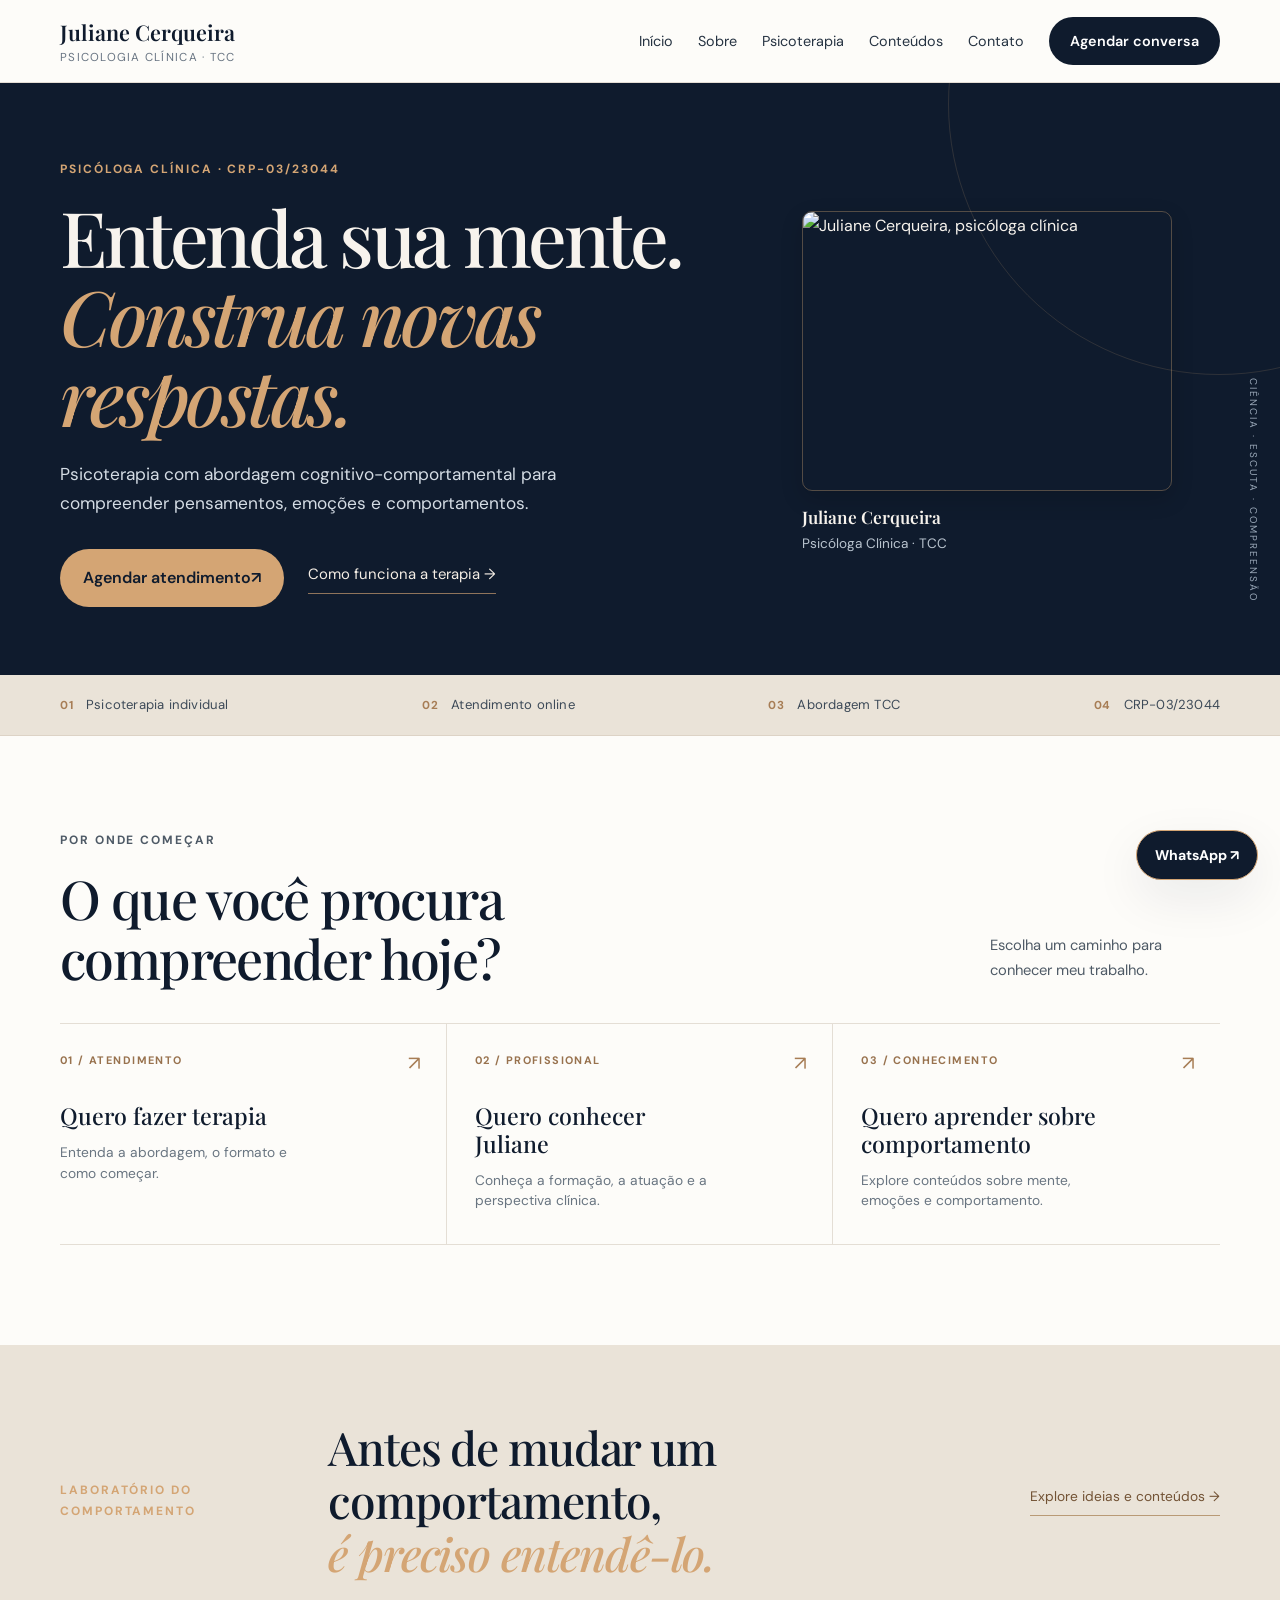
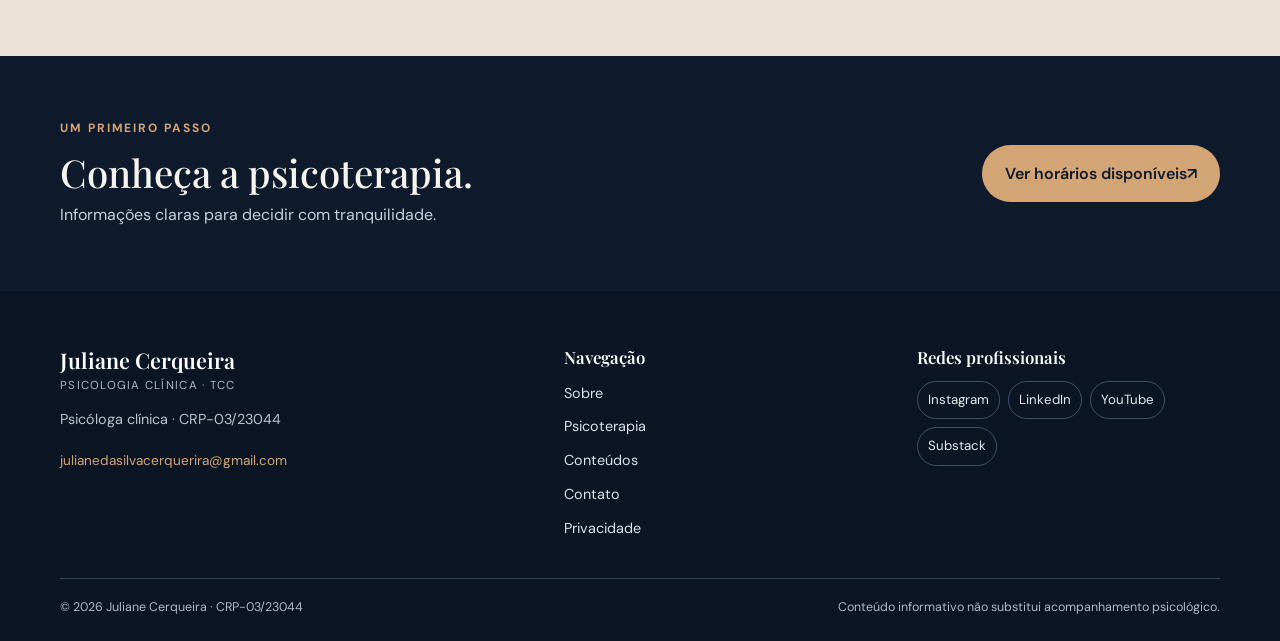
==== index.html @ a9ccd64c "Add files via upload" ====
<!doctype html>
<html lang="pt-BR">
<head>
  <meta charset="utf-8">
  <meta name="viewport" content="width=device-width, initial-scale=1">
  <meta name="robots" content="index,follow,max-image-preview:large">
  <meta name="description" content="Juliane Cerqueira, psicóloga clínica (CRP-03/23044). Psicoterapia online com abordagem cognitivo-comportamental (TCC).">
  <meta name="theme-color" content="#0F1B2D">
  <meta name="author" content="Juliane Cerqueira">
  <title>Juliane Cerqueira | Psicóloga Clínica · TCC</title>
  <link rel="canonical" href="https://SEU-DOMINIO.com.br/">
  <link rel="icon" href="favicon.svg" type="image/svg+xml">
  <link rel="icon" href="favicon.ico" sizes="any">
  <link rel="apple-touch-icon" href="assets/favicon-512.png">
  <link rel="preconnect" href="https://fonts.googleapis.com">
  <link rel="preconnect" href="https://fonts.gstatic.com" crossorigin>
  <link href="https://fonts.googleapis.com/css2?family=DM+Sans:wght@400;500;600;700&family=Playfair+Display:wght@500;600;700&display=swap" rel="stylesheet">
  <link rel="stylesheet" href="styles.css">
  <meta property="og:locale" content="pt_BR">
  <meta property="og:type" content="website">
  <meta property="og:site_name" content="Juliane Cerqueira | Psicologia Clínica">
  <meta property="og:title" content="Juliane Cerqueira | Psicóloga Clínica · TCC">
  <meta property="og:description" content="Psicoterapia online com abordagem cognitivo-comportamental.">
  <meta property="og:url" content="https://SEU-DOMINIO.com.br/">
  <meta property="og:image" content="https://SEU-DOMINIO.com.br/assets/juliane-cerqueira.jpeg">
  <meta name="twitter:card" content="summary_large_image">
  <meta name="twitter:title" content="Juliane Cerqueira | Psicóloga Clínica · TCC">
  <meta name="twitter:description" content="Psicoterapia online com abordagem cognitivo-comportamental.">
  <script type="application/ld+json">
  {
    "@context":"https://schema.org",
    "@graph":[
      {"@type":"Person","@id":"https://SEU-DOMINIO.com.br/#juliane-cerqueira",
       "name":"Juliane Cerqueira","jobTitle":"Psicóloga clínica",
       "identifier":{"@type":"PropertyValue","propertyID":"CRP","value":"CRP-03/23044"},
       "image":"https://SEU-DOMINIO.com.br/assets/juliane-cerqueira.webp",
       "url":"https://SEU-DOMINIO.com.br/",
       "sameAs":["https://substack.com/@julianecerqueirapsi","https://www.linkedin.com/in/julianescerqueira/","https://www.youtube.com/@Julianecerqueirapsicologa","https://www.tiktok.com/@julianecpsicologa","https://br.pinterest.com/julianecerquerirapsicologa/","https://pt.quora.com/profile/Juliane-Cerqueira-1","https://x.com/julianepsicolog","https://www.instagram.com/julianecerqueira.psicologa/"],
       "knowsAbout":["Psicologia clínica","Terapia Cognitivo-Comportamental","Psicoterapia online","Ansiedade","Regulação emocional","Comportamento humano"]},
      {"@type":"WebSite","@id":"https://SEU-DOMINIO.com.br/#website","url":"https://SEU-DOMINIO.com.br/","name":"Juliane Cerqueira | Psicologia Clínica","inLanguage":"pt-BR","publisher":{"@id":"https://SEU-DOMINIO.com.br/#juliane-cerqueira"}},
      {"@type":"WebPage","@id":"https://SEU-DOMINIO.com.br/#inicio","url":"https://SEU-DOMINIO.com.br/","name":"Juliane Cerqueira | Psicóloga Clínica · TCC","inLanguage":"pt-BR","about":{"@id":"https://SEU-DOMINIO.com.br/#juliane-cerqueira"},"isPartOf":{"@id":"https://SEU-DOMINIO.com.br/#website"}}
    ]
  }
  </script>
</head>
<body>
<a class="skip-link" href="#conteudo">Pular para o conteúdo</a>
<header class="site-header">
  <div class="container nav-wrap">
    <a class="brand" href="/" aria-label="Juliane Cerqueira — início">
      <span class="brand-name">Juliane Cerqueira</span>
      <span class="brand-role">Psicologia Clínica · TCC</span>
    </a>
    <button class="menu-toggle" type="button" aria-expanded="false" aria-controls="main-nav" aria-label="Abrir menu"><span>Menu</span></button>
    <nav id="main-nav" class="main-nav" aria-label="Navegação principal">
      <a href="inicio.html" aria-current="page">Início</a>
      <a href="sobre.html">Sobre</a>
      <a href="psicoterapia.html">Psicoterapia</a>
      <a href="conteudos.html">Conteúdos</a>
      <a href="contato.html">Contato</a>
      <a class="nav-cta" href="https://calendly.com/julianedasilvacerquerira/juliane-cerqueira-psicologa-clinica-tcc" target="_blank" rel="noopener noreferrer">Agendar conversa</a>
    </nav>
  </div>
</header>

<main id="conteudo">
  <section class="home-hero">
    <div class="container home-hero-grid">
      <div class="home-hero-copy">
        <p class="eyebrow">Psicóloga clínica <span aria-hidden="true">·</span> CRP-03/23044</p>
        <h1>Entenda sua mente.<br><em>Construa novas respostas.</em></h1>
        <p class="home-intro">Psicoterapia com abordagem cognitivo-comportamental para compreender pensamentos, emoções e comportamentos.</p>
        <div class="hero-actions">
          <a class="button button-gold" href="https://calendly.com/julianedasilvacerquerira/juliane-cerqueira-psicologa-clinica-tcc" target="_blank" rel="noopener noreferrer">Agendar atendimento <span aria-hidden="true">↗</span></a>
          <a class="home-text-link" href="psicoterapia.html">Como funciona a terapia <span aria-hidden="true">→</span></a>
        </div>
      </div>
      <figure class="home-portrait">
        <img src="assets/juliane-cerqueira.jpeg" alt="Juliane Cerqueira, psicóloga clínica" width="1200" height="1200" fetchpriority="high">
        <figcaption><strong>Juliane Cerqueira</strong><span>Psicóloga Clínica · TCC</span></figcaption>
      </figure>
      <div class="hero-vertical-note" aria-hidden="true">CIÊNCIA · ESCUTA · COMPREENSÃO</div>
    </div>
  </section>

  <section class="credibility-strip" aria-label="Informações do atendimento">
    <div class="container credibility-items">
      <span><b>01</b> Psicoterapia individual</span>
      <span><b>02</b> Atendimento online</span>
      <span><b>03</b> Abordagem TCC</span>
      <span><b>04</b> CRP-03/23044</span>
    </div>
  </section>

  <section class="home-pathways section">
    <div class="container">
      <div class="home-section-head">
        <div>
          <p class="eyebrow">Por onde começar</p>
          <h2>O que você procura<br>compreender hoje?</h2>
        </div>
        <p class="home-head-note">Escolha um caminho para conhecer meu trabalho.</p>
      </div>
      <div class="pathway-grid">
        <a class="pathway-card" href="psicoterapia.html">
          <span class="pathway-number">01 / ATENDIMENTO</span>
          <span class="pathway-title">Quero fazer terapia</span>
          <span class="pathway-arrow" aria-hidden="true">↗</span>
          <span class="pathway-description">Entenda a abordagem, o formato e como começar.</span>
        </a>
        <a class="pathway-card" href="sobre.html">
          <span class="pathway-number">02 / PROFISSIONAL</span>
          <span class="pathway-title">Quero conhecer Juliane</span>
          <span class="pathway-arrow" aria-hidden="true">↗</span>
          <span class="pathway-description">Conheça a formação, a atuação e a perspectiva clínica.</span>
        </a>
        <a class="pathway-card" href="conteudos.html">
          <span class="pathway-number">03 / CONHECIMENTO</span>
          <span class="pathway-title">Quero aprender sobre comportamento</span>
          <span class="pathway-arrow" aria-hidden="true">↗</span>
          <span class="pathway-description">Explore conteúdos sobre mente, emoções e comportamento.</span>
        </a>
      </div>
    </div>
  </section>

  <section class="home-statement">
    <div class="container statement-grid">
      <p class="eyebrow">Laboratório do Comportamento</p>
      <h2>Antes de mudar um comportamento,<br><em>é preciso entendê-lo.</em></h2>
      <a href="conteudos.html" class="statement-link">Explore ideias e conteúdos <span aria-hidden="true">→</span></a>
    </div>
  </section>

  <section class="home-cta-section">
    <div class="container home-cta-inner">
      <div>
        <p class="eyebrow">Um primeiro passo</p>
        <h2>Conheça a psicoterapia.</h2>
        <p>Informações claras para decidir com tranquilidade.</p>
      </div>
      <a class="button button-gold" href="https://calendly.com/julianedasilvacerquerira/juliane-cerqueira-psicologa-clinica-tcc" target="_blank" rel="noopener noreferrer">Ver horários disponíveis <span aria-hidden="true">↗</span></a>
    </div>
  </section>
</main>

<footer class="site-footer">
  <div class="container footer-grid">
    <div>
      <a class="brand brand-footer" href="/">
        <span class="brand-name">Juliane Cerqueira</span>
        <span class="brand-role">Psicologia Clínica · TCC</span>
      </a>
      <p>Psicóloga clínica · CRP-03/23044</p>
      <a class="footer-email" href="mailto:julianedasilvacerquerira@gmail.com">julianedasilvacerquerira@gmail.com</a>
    </div>
    <div>
      <h2 class="footer-title">Navegação</h2>
      <div class="footer-links">
        <a href="sobre.html">Sobre</a><a href="psicoterapia.html">Psicoterapia</a>
        <a href="conteudos.html">Conteúdos</a><a href="contato.html">Contato</a>
        <a href="politica-de-privacidade.html">Privacidade</a>
      </div>
    </div>
    <div>
      <h2 class="footer-title">Redes profissionais</h2>
      <div class="social-links">
        <a href="https://www.instagram.com/julianecerqueira.psicologa/" target="_blank" rel="noopener noreferrer">Instagram</a>
        <a href="https://www.linkedin.com/in/julianescerqueira/" target="_blank" rel="noopener noreferrer">LinkedIn</a>
        <a href="https://www.youtube.com/@Julianecerqueirapsicologa" target="_blank" rel="noopener noreferrer">YouTube</a>
        <a href="https://substack.com/@julianecerqueirapsi" target="_blank" rel="noopener noreferrer">Substack</a>
      </div>
    </div>
  </div>
  <div class="container footer-bottom">
    <span>© <span id="year"></span> Juliane Cerqueira · CRP-03/23044</span>
    <span>Conteúdo informativo não substitui acompanhamento psicológico.</span>
  </div>
</footer>
<a class="whatsapp-float" href="https://wa.me/5575998470704" target="_blank" rel="noopener noreferrer" aria-label="Conversar pelo WhatsApp">WhatsApp <span aria-hidden="true">↗</span></a>
<script src="script.js" defer></script>
</body>
</html>
---- styles.css ----
:root{--navy:#0F1B2D;--navy2:#1B2B40;--gold:#D4A574;--cream:#F7F3ED;--paper:#FDFCF9;--ink:#263342;--muted:#687482;--line:#E4DED5;--white:#fff;--serif:"Playfair Display",Georgia,serif;--sans:"DM Sans",Arial,sans-serif;--shadow:0 18px 50px rgba(15,27,45,.08);--radius:18px}
*{box-sizing:border-box}html{scroll-behavior:smooth}body{margin:0;background:var(--paper);color:var(--ink);font:16px/1.72 var(--sans);-webkit-font-smoothing:antialiased}img{max-width:100%;display:block}a{color:inherit}a:focus-visible,button:focus-visible{outline:3px solid var(--gold);outline-offset:4px}.skip-link{position:absolute;left:-9999px;top:1rem;background:#fff;padding:.7rem 1rem;z-index:99}.skip-link:focus{left:1rem}.container{width:min(1160px,calc(100% - 44px));margin-inline:auto}.narrow{width:min(790px,calc(100% - 44px));margin-inline:auto}
.site-header{background:rgba(253,252,249,.96);border-bottom:1px solid var(--line);position:sticky;top:0;z-index:20;backdrop-filter:blur(12px)}.nav-wrap{min-height:82px;display:flex;align-items:center;justify-content:space-between;gap:28px}.brand{text-decoration:none;display:grid;line-height:1.2}.brand-name{font:600 1.35rem var(--serif);color:var(--navy)}.brand-role{font-size:.72rem;letter-spacing:.11em;text-transform:uppercase;color:var(--muted);margin-top:5px}.main-nav{display:flex;align-items:center;gap:25px}.main-nav a,.footer-links a{font-size:.9rem;text-decoration:none;color:var(--ink)}.main-nav a:hover,.footer-links a:hover{color:#9A6C40}.nav-cta,.button{display:inline-flex;align-items:center;justify-content:center;text-decoration:none;border-radius:999px;padding:12px 21px;font-weight:600;transition:.2s}.nav-cta,.button-primary{background:var(--navy);color:#fff!important}.nav-cta:hover,.button-primary:hover{background:#263D59;transform:translateY(-1px)}.button-secondary{border:1px solid #B9A58F;color:var(--navy)}.button-secondary:hover{background:var(--cream)}.menu-toggle{display:none;background:none;border:1px solid var(--line);border-radius:10px;padding:10px;color:var(--navy)}
.hero{background:var(--navy);color:var(--cream);padding:76px 0 82px;overflow:hidden}.hero-grid{display:grid;grid-template-columns:1.08fr .82fr;gap:76px;align-items:center}.eyebrow{font-size:.75rem;letter-spacing:.16em;text-transform:uppercase;color:var(--gold);font-weight:700;margin:0 0 17px}.hero h1{font:500 clamp(2.7rem,5vw,4.8rem)/1.12 var(--serif);letter-spacing:-.035em;margin:0 0 23px;max-width:760px}.hero-lead{font-size:1.08rem;color:#E0E4E9;max-width:650px}.hero-actions{display:flex;gap:13px;flex-wrap:wrap;margin:30px 0 20px}.hero .button-secondary{border-color:#8A98A9;color:#fff}.hero-note{font-size:.86rem;color:#B9C2CC}.portrait-wrap{max-width:440px;width:100%;justify-self:end}.portrait-frame{aspect-ratio:1/1;border-radius:14px;overflow:hidden;border:1px solid rgba(212,165,116,.55);background:#24354A;box-shadow:0 24px 70px rgba(0,0,0,.22)}.portrait-frame img{width:100%;height:100%;object-fit:cover;object-position:center}.portrait-caption{padding:14px 3px 0;display:flex;justify-content:space-between;gap:10px;color:#E5E8EB;font-size:.86rem}.portrait-caption strong{font-family:var(--serif);font-size:1rem;font-weight:600}.portrait-caption span{color:#B8C1CB}
.section{padding:82px 0}.section-light{background:var(--cream)}.section-heading{max-width:720px;margin-bottom:35px}.section h2,.page-hero h1{font:500 clamp(2rem,3.5vw,3.15rem)/1.2 var(--serif);color:var(--navy);letter-spacing:-.025em;margin:0 0 18px}.section h3{font:600 1.25rem var(--serif);color:var(--navy);margin:0 0 10px}.section p{color:#4E5A66}.narrow p{margin:0 0 20px}.callout{border-left:3px solid var(--gold);padding:8px 0 8px 23px;margin:30px 0;color:var(--navy);font:italic 1.45rem/1.5 var(--serif)}.cards-grid{display:grid;grid-template-columns:repeat(3,1fr);gap:18px}.info-card,.article-card{background:#fff;border:1px solid var(--line);border-radius:var(--radius);padding:27px;box-shadow:0 8px 28px rgba(15,27,45,.035)}.card-index{color:#A77D55;font-size:.75rem;letter-spacing:.14em;font-weight:700}.info-card p,.article-card p{font-size:.94rem;margin:0 0 18px}.text-link{color:#805C38;font-weight:700;text-decoration:none;font-size:.9rem}.text-link:hover{text-decoration:underline}.split{display:grid;grid-template-columns:1fr 1fr;gap:70px;align-items:start}.check-list{padding-left:1.15rem}.check-list li{margin:.55rem 0;padding-left:.25rem}.soft-panel{background:var(--cream);border-radius:var(--radius);padding:30px}.quote-section{background:#EDE7DE;text-align:center}.quote-inner{max-width:800px}.quote-inner blockquote{margin:0 auto 22px;font:500 clamp(1.8rem,3.5vw,3rem)/1.3 var(--serif);color:var(--navy)}
.page-hero{background:var(--navy);color:var(--cream);padding:62px 0}.page-hero h1{color:var(--cream);max-width:850px}.page-hero .lead{max-width:780px;color:#D8DEE5;font-size:1.08rem}.breadcrumbs{font-size:.82rem;color:var(--muted);margin:24px 0}.breadcrumbs a{color:#8B6846;text-decoration:none}.content-layout{display:grid;grid-template-columns:minmax(0,1fr) 280px;gap:60px;align-items:start}.article-body h2{font:500 1.85rem/1.25 var(--serif);color:var(--navy);margin:2.1rem 0 .8rem}.article-body h3{font:600 1.25rem var(--serif);color:var(--navy);margin:1.6rem 0 .5rem}.article-body p,.article-body li{color:#4D5965}.article-body ul,.article-body ol{padding-left:1.3rem}.sidebar{background:var(--cream);border-radius:var(--radius);padding:24px;position:sticky;top:110px}.sidebar h3{font:600 1.15rem var(--serif);color:var(--navy);margin-top:0}.sidebar a{display:block;padding:7px 0;color:#775737;text-decoration:none;font-size:.9rem}.faq details{border-bottom:1px solid var(--line);padding:17px 0}.faq summary{cursor:pointer;color:var(--navy);font-weight:600}.faq details p{margin:12px 0 0}
.article-grid{display:grid;grid-template-columns:repeat(2,1fr);gap:18px}.tag{display:inline-block;color:#8C653E;background:#F3E9DC;border-radius:999px;padding:4px 10px;font-size:.72rem;font-weight:700;letter-spacing:.06em;text-transform:uppercase;margin-bottom:12px}.article-card h3{margin-bottom:10px}.article-card h3 a{text-decoration:none}.article-card h3 a:hover{color:#9A6C40}.external-links{display:flex;flex-wrap:wrap;gap:12px}.external-links a{border:1px solid var(--line);border-radius:999px;padding:9px 14px;text-decoration:none;font-size:.9rem;background:#fff}.video-frame{aspect-ratio:16/9;width:100%;border:0;border-radius:14px;background:#111;margin:15px 0 5px}.notice{background:#F7F0E7;border:1px solid #E9D9C6;padding:17px 20px;border-radius:12px;font-size:.9rem;color:#5D5145}
.site-footer{background:#0B1523;color:#DCE2E8;padding:55px 0 22px}.footer-grid{display:grid;grid-template-columns:1.5fr 1fr 1fr;gap:50px}.brand-footer .brand-name{color:#fff}.brand-footer .brand-role{color:#AEB9C5}.site-footer p{color:#B9C2CC;max-width:390px;font-size:.9rem}.footer-title{font:600 1.05rem var(--serif);color:#fff;margin:0 0 13px}.footer-links{display:grid;gap:9px}.footer-links a{color:#DCE2E8}.social-links{display:flex;flex-wrap:wrap;gap:8px}.social-links a{font-size:.83rem;padding:7px 10px;border:1px solid #425064;border-radius:999px;text-decoration:none;color:#E5E9ED}.footer-bottom{border-top:1px solid #334154;margin-top:38px;padding-top:18px;display:flex;justify-content:space-between;gap:20px;color:#AEB9C5;font-size:.78rem}.whatsapp-float{position:fixed;right:22px;bottom:20px;z-index:19;background:#0F1B2D;color:#fff;text-decoration:none;border:1px solid #D4A574;border-radius:999px;padding:12px 18px;font-weight:700;font-size:.88rem;box-shadow:var(--shadow)}
@media(max-width:900px){.hero-grid{gap:35px;grid-template-columns:1fr .8fr}.main-nav{gap:13px}.main-nav a{font-size:.83rem}.content-layout{grid-template-columns:1fr}.sidebar{position:static}.split{gap:35px}}
@media(max-width:700px){.container{width:min(100% - 34px,560px)}.nav-wrap{min-height:72px}.menu-toggle{display:block}.main-nav{display:none;position:absolute;left:0;right:0;top:71px;background:var(--paper);border-bottom:1px solid var(--line);padding:18px 22px 23px;align-items:stretch;gap:0;flex-direction:column;box-shadow:var(--shadow)}.main-nav.is-open{display:flex}.main-nav a{padding:12px 4px;font-size:.95rem}.main-nav .nav-cta{margin-top:8px;text-align:center}.hero{padding:52px 0 58px}.hero-grid{grid-template-columns:1fr;gap:35px}.hero h1{font-size:2.75rem}.portrait-wrap{justify-self:start;max-width:420px}.section{padding:60px 0}.cards-grid{grid-template-columns:1fr}.split{grid-template-columns:1fr;gap:25px}.article-grid{grid-template-columns:1fr}.page-hero{padding:48px 0}.footer-grid{grid-template-columns:1fr;gap:28px}.footer-bottom{flex-direction:column}.whatsapp-float{right:14px;bottom:14px}.content-layout{gap:30px}}
@media(prefers-reduced-motion:reduce){html{scroll-behavior:auto}*,*::before,*::after{transition:none!important}}

/* Home page UX refresh */
.home-hero{background:var(--navy);color:var(--cream);position:relative;overflow:hidden;padding:76px 0 68px}
.home-hero:after{content:"";position:absolute;width:540px;height:540px;border:1px solid rgba(212,165,116,.16);border-radius:50%;right:-210px;top:-250px;pointer-events:none}
.home-hero-grid{display:grid;grid-template-columns:minmax(0,1.1fr) minmax(300px,.72fr);gap:clamp(42px,8vw,112px);align-items:center;position:relative}
.home-hero-copy{max-width:690px;position:relative;z-index:1}
.home-hero h1{font:500 clamp(3.1rem,6vw,5.7rem)/1.04 var(--serif);letter-spacing:-.045em;color:#F7F3ED;margin:0 0 24px}
.home-hero h1 em,.home-statement h2 em{font-weight:500;color:var(--gold)}
.home-intro{font-size:1.08rem;line-height:1.65;color:#D4DCE4;max-width:520px;margin:0}
.home-hero .hero-actions{align-items:center;margin:32px 0 0;gap:24px}
.button-gold{background:var(--gold);color:var(--navy)!important;padding:15px 23px}
.button-gold:hover{background:#E4BC91;transform:translateY(-2px)}
.home-text-link{color:#F5EEE5;text-decoration:none;font-size:.93rem;border-bottom:1px solid rgba(212,165,116,.65);padding:0 0 5px}
.home-text-link:hover{color:var(--gold)}
.home-portrait{margin: 0; width: min(100%, 370px); justify-self: start; position: relative; z-index: 1;}
.home-portrait img{display: block; width: 100%; height: 280px; object-fit: cover; object-position: center; border-radius: 10px; border: 1px solid rgba(212, 165, 116, 0.35); box-shadow: 0 8px 22px rgba(0, 0, 0, 0.16);}
.home-portrait figcaption{ display: flex; flex-direction: column; gap: 4px; padding: 14px 0 0; color: #F7F3ED; font-size: 0.85rem;}
.home-portrait figcaption strong{font: 600 1.08rem var(--serif)}
.home-portrait figcaption span{color: #B8C3CE;}
.hero-vertical-note{position:absolute;right:-42px;bottom:5px;writing-mode:vertical-rl;letter-spacing:.2em;font-size:.62rem;color:#9AA8B8}
.credibility-strip{background:#EAE3D8;border-bottom:1px solid #DDD3C6}
.credibility-items{display:flex;justify-content:space-between;gap:20px;padding:19px 0;flex-wrap:wrap}
.credibility-items span{font-size:.82rem;color:#3D4A58;letter-spacing:.015em}
.credibility-items b{color:#A77D55;font-size:.72rem;margin-right:8px;letter-spacing:.08em}
.home-pathways{padding:94px 0 100px}
.home-section-head{display:flex;align-items:end;justify-content:space-between;gap:35px;margin-bottom:35px}
.home-section-head h2{font:500 clamp(2.3rem,4.2vw,3.7rem)/1.12 var(--serif);letter-spacing:-.03em;color:var(--navy);margin:0}
.home-head-note{max-width:230px;color:var(--muted);font-size:.92rem;margin:0 0 5px}
.pathway-grid{display:grid;grid-template-columns:repeat(3,1fr);border-top:1px solid var(--line);border-bottom:1px solid var(--line)}
.pathway-card{position:relative;min-height:220px;padding:27px 28px 30px 0;text-decoration:none;border-right:1px solid var(--line);transition:background .2s,padding .2s}
.pathway-card:not(:first-child){padding-left:28px}
.pathway-card:last-child{border-right:0}
.pathway-card:hover{background:#F5F0E8}
.pathway-number{display:block;font-size:.68rem;letter-spacing:.13em;color:#98724E;font-weight:700;margin-bottom:32px}
.pathway-title{display:block;font:500 1.45rem/1.2 var(--serif);color:var(--navy);max-width:260px;padding-right:20px}
.pathway-arrow{position:absolute;right:25px;top:22px;color:#A77D55;font-size:1.25rem}
.pathway-description{display:block;color:#697581;font-size:.86rem;line-height:1.5;max-width:260px;margin-top:12px}
.home-statement{background:#EAE3D8;padding:76px 0}
.statement-grid{display:grid;grid-template-columns:.7fr 2fr auto;align-items:center;gap:35px}
.statement-grid .eyebrow{margin:0}
.home-statement h2{font:500 clamp(2rem,3.6vw,3.3rem)/1.15 var(--serif);color:var(--navy);margin:0;letter-spacing:-.025em}
.statement-link{font-size:.86rem;color:#725234;text-decoration:none;border-bottom:1px solid #B99A76;padding-bottom:6px;white-space:nowrap}
.home-cta-section{background:var(--navy);padding:62px 0}
.home-cta-inner{display:flex;align-items:center;justify-content:space-between;gap:30px}
.home-cta-inner h2{font:500 clamp(2rem,3vw,2.8rem)/1.1 var(--serif);color:var(--cream);margin:0 0 8px}
.home-cta-inner p:not(.eyebrow){color:#C6D0DA;margin:0}
.home-cta-inner .eyebrow{margin-bottom:12px}
.footer-email{font-size:.85rem;color:#D4A574;text-decoration:none}
.footer-email:hover{text-decoration:underline}
@media(max-width:850px){
 .home-hero-grid{gap:38px;grid-template-columns:1fr .78fr}
 .hero-vertical-note{display:none}
 .statement-grid{grid-template-columns:1fr 2fr;gap:18px}
 .statement-link{grid-column:2}
}
@media(max-width:650px){
 .home-hero{padding:52px 0 48px}
 .home-hero-grid{grid-template-columns:1fr;gap:34px}
 .home-hero h1{font-size:clamp(2.8rem,12vw,4rem)}
 .home-intro{font-size:1rem;max-width:460px}
 .home-hero .hero-actions{align-items:flex-start;flex-direction:column;gap:18px}
 .home-portrait{justify-self:start;width:min(52%,370px)}
 .home-portrait img{aspect-ratio:1/1}
 .home-portrait figcaption{flex-direction:column;gap:4px}
 .credibility-items{display:grid;grid-template-columns:1fr 1fr;gap:13px 10px}
 .credibility-items span{font-size:.76rem}
 .home-pathways{padding:64px 0}
 .home-section-head{display:block;margin-bottom:25px}
 .home-section-head h2{font-size:2.5rem}
 .home-head-note{margin-top:14px}
 .pathway-grid{grid-template-columns:1fr}
 .pathway-card,.pathway-card:not(:first-child){min-height:auto;padding:23px 45px 23px 0;border-right:0;border-bottom:1px solid var(--line)}
 .pathway-card:last-child{border-bottom:0}
 .pathway-number{margin-bottom:14px}
 .pathway-arrow{right:7px;top:28px}
 .home-statement{padding:56px 0}
 .statement-grid{grid-template-columns:1fr;gap:16px}
 .home-statement h2{font-size:2.25rem}
 .statement-link{grid-column:auto;justify-self:start;margin-top:8px}
 .home-cta-inner{align-items:flex-start;flex-direction:column}
}
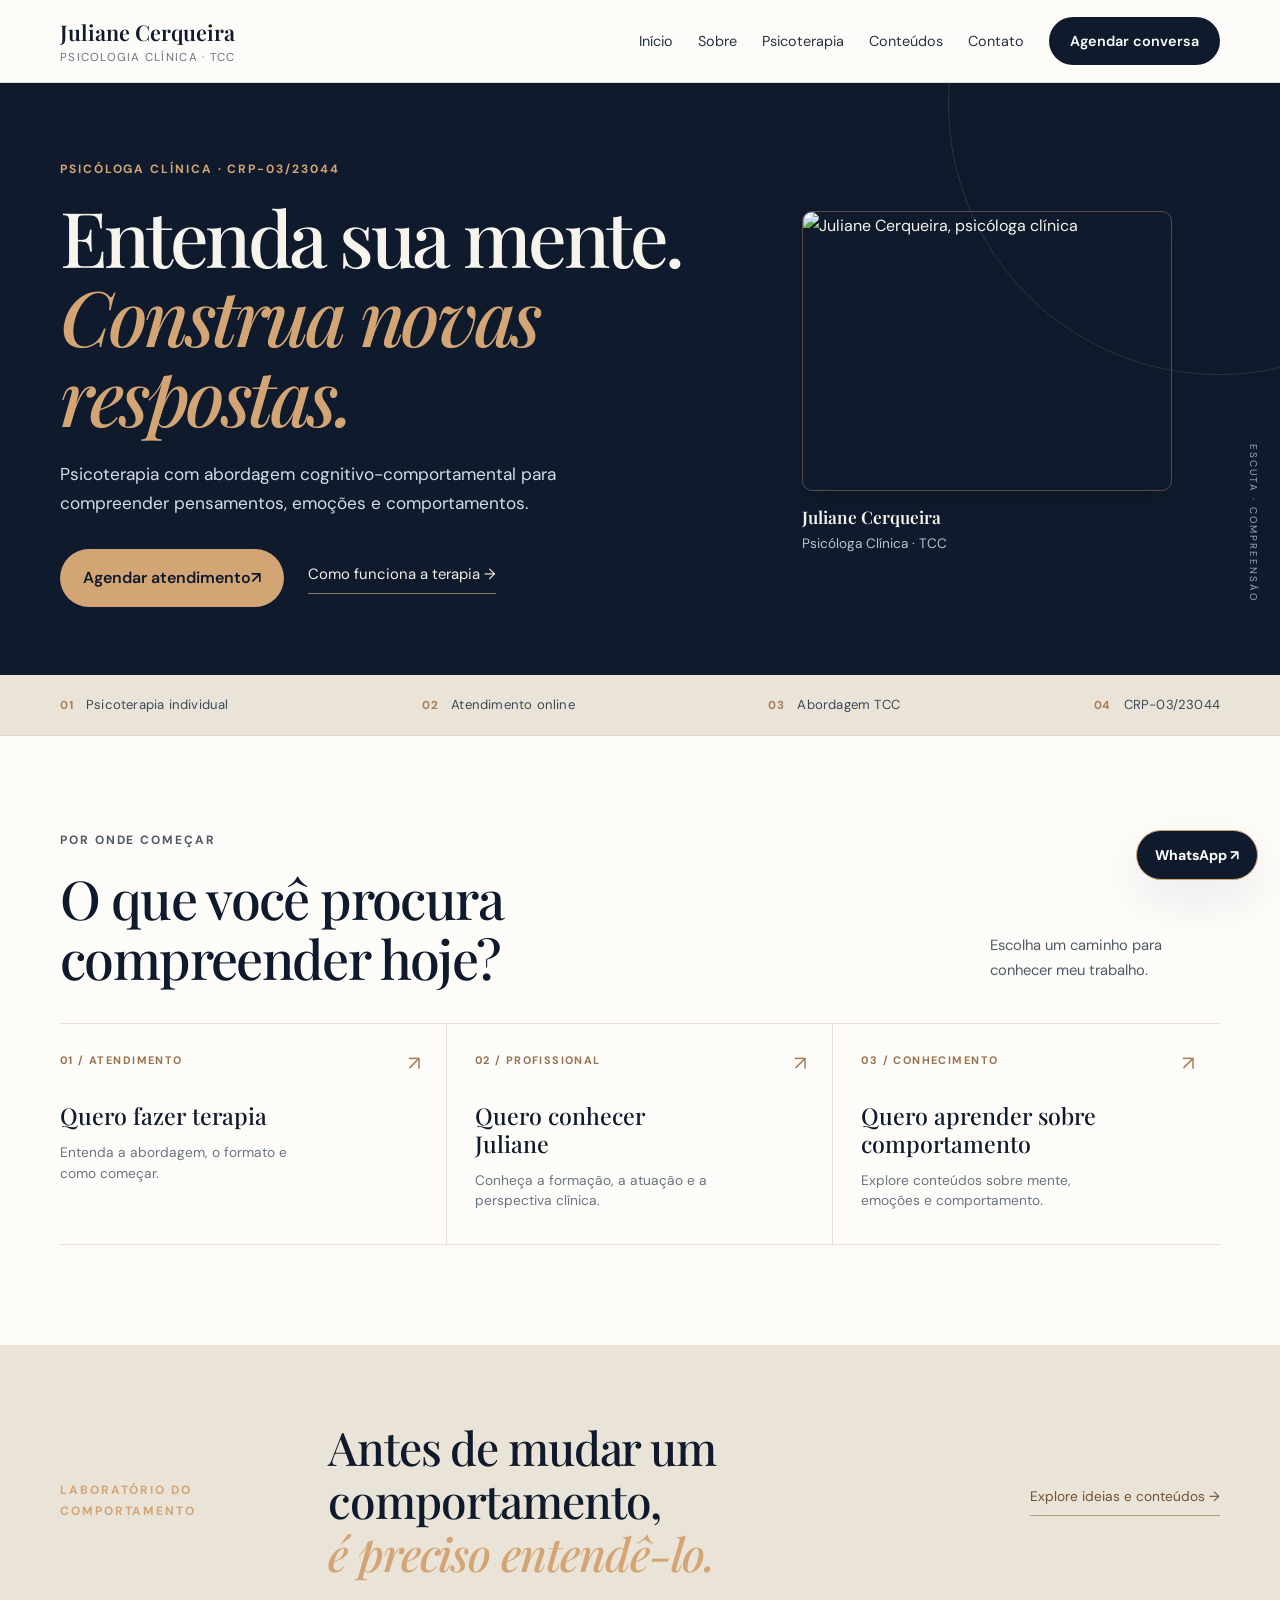
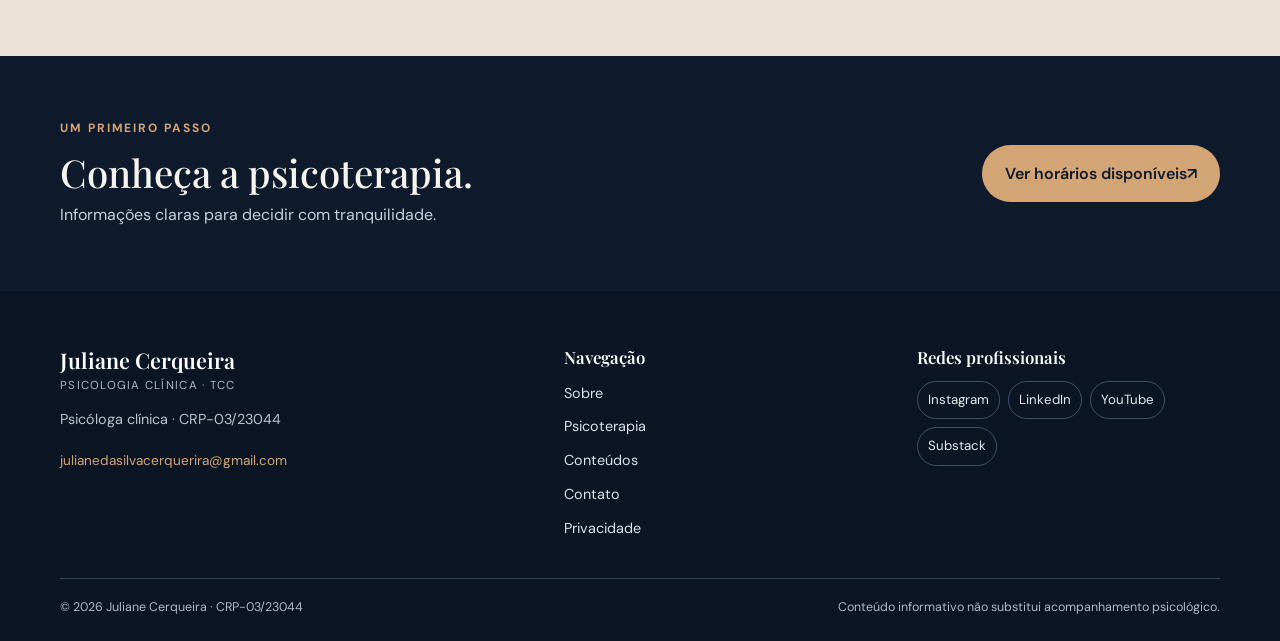
==== commit d24dabf8: "Add files via upload" ====
--- a/index.html
+++ b/index.html
@@ -8,7 +8,7 @@
   <meta name="theme-color" content="#0F1B2D">
   <meta name="author" content="Juliane Cerqueira">
   <title>Juliane Cerqueira | Psicóloga Clínica · TCC</title>
-  <link rel="canonical" href="https://SEU-DOMINIO.com.br/">
+  <link rel="canonical" href="https://julianecerqueirapsicologa.netlify.app/">
   <link rel="icon" href="favicon.svg" type="image/svg+xml">
   <link rel="icon" href="favicon.ico" sizes="any">
   <link rel="apple-touch-icon" href="assets/favicon-512.png">
@@ -21,8 +21,8 @@
   <meta property="og:site_name" content="Juliane Cerqueira | Psicologia Clínica">
   <meta property="og:title" content="Juliane Cerqueira | Psicóloga Clínica · TCC">
   <meta property="og:description" content="Psicoterapia online com abordagem cognitivo-comportamental.">
-  <meta property="og:url" content="https://SEU-DOMINIO.com.br/">
-  <meta property="og:image" content="https://SEU-DOMINIO.com.br/assets/juliane-cerqueira.jpeg">
+  <meta property="og:url" content="https://julianecerqueirapsicologa.netlify.app/">
+  <meta property="og:image" content="https://julianecerqueirapsicologa.netlify.app/assets/juliane-cerqueira.webp">
   <meta name="twitter:card" content="summary_large_image">
   <meta name="twitter:title" content="Juliane Cerqueira | Psicóloga Clínica · TCC">
   <meta name="twitter:description" content="Psicoterapia online com abordagem cognitivo-comportamental.">
@@ -30,15 +30,15 @@
   {
     "@context":"https://schema.org",
     "@graph":[
-      {"@type":"Person","@id":"https://SEU-DOMINIO.com.br/#juliane-cerqueira",
+      {"@type":"Person","@id":"https://julianecerqueirapsicologa.netlify.app//#juliane-cerqueira",
        "name":"Juliane Cerqueira","jobTitle":"Psicóloga clínica",
        "identifier":{"@type":"PropertyValue","propertyID":"CRP","value":"CRP-03/23044"},
-       "image":"https://SEU-DOMINIO.com.br/assets/juliane-cerqueira.webp",
-       "url":"https://SEU-DOMINIO.com.br/",
+       "image":"https://julianecerqueirapsicologa.netlify.app/assets/juliane-cerqueira.webp",
+       "url":"https://6af221e7b8e9e8e1aa6ab4ee--julianecerqueirapsicologa.netlify.app/",
        "sameAs":["https://substack.com/@julianecerqueirapsi","https://www.linkedin.com/in/julianescerqueira/","https://www.youtube.com/@Julianecerqueirapsicologa","https://www.tiktok.com/@julianecpsicologa","https://br.pinterest.com/julianecerquerirapsicologa/","https://pt.quora.com/profile/Juliane-Cerqueira-1","https://x.com/julianepsicolog","https://www.instagram.com/julianecerqueira.psicologa/"],
        "knowsAbout":["Psicologia clínica","Terapia Cognitivo-Comportamental","Psicoterapia online","Ansiedade","Regulação emocional","Comportamento humano"]},
-      {"@type":"WebSite","@id":"https://SEU-DOMINIO.com.br/#website","url":"https://SEU-DOMINIO.com.br/","name":"Juliane Cerqueira | Psicologia Clínica","inLanguage":"pt-BR","publisher":{"@id":"https://SEU-DOMINIO.com.br/#juliane-cerqueira"}},
-      {"@type":"WebPage","@id":"https://SEU-DOMINIO.com.br/#inicio","url":"https://SEU-DOMINIO.com.br/","name":"Juliane Cerqueira | Psicóloga Clínica · TCC","inLanguage":"pt-BR","about":{"@id":"https://SEU-DOMINIO.com.br/#juliane-cerqueira"},"isPartOf":{"@id":"https://SEU-DOMINIO.com.br/#website"}}
+      {"@type":"WebSite","@id":"https://6af221e7b8e9e8e1aa6ab4ee--julianecerqueirapsicologa.netlify.app/#website","url":"https://6af221e7b8e9e8e1aa6ab4ee--julianecerqueirapsicologa.netlify.app/","name":"Juliane Cerqueira | Psicologia Clínica","inLanguage":"pt-BR","publisher":{"@id":"https://SEU-DOMINIO.com.br/#juliane-cerqueira"}},
+      {"@type":"WebPage","@id":"https://6af221e7b8e9e8e1aa6ab4ee--julianecerqueirapsicologa.netlify.app/#inicio","url":"https://6af221e7b8e9e8e1aa6ab4ee--julianecerqueirapsicologa.netlify.app/","name":"Juliane Cerqueira | Psicóloga Clínica · TCC","inLanguage":"pt-BR","about":{"@id":"https://SEU-DOMINIO.com.br/#juliane-cerqueira"},"isPartOf":{"@id":"https://SEU-DOMINIO.com.br/#website"}}
     ]
   }
   </script>
@@ -47,7 +47,7 @@
 <a class="skip-link" href="#conteudo">Pular para o conteúdo</a>
 <header class="site-header">
   <div class="container nav-wrap">
-    <a class="brand" href="/" aria-label="Juliane Cerqueira — início">
+    <a class="brand" href="index.html" aria-label="Juliane Cerqueira — início">
       <span class="brand-name">Juliane Cerqueira</span>
       <span class="brand-role">Psicologia Clínica · TCC</span>
     </a>
@@ -76,10 +76,10 @@
         </div>
       </div>
       <figure class="home-portrait">
-        <img src="assets/juliane-cerqueira.jpeg" alt="Juliane Cerqueira, psicóloga clínica" width="1200" height="1200" fetchpriority="high">
+        <img src="assets/juliane-cerqueira.webp" alt="Juliane Cerqueira, psicóloga clínica" width="1200" height="1200" fetchpriority="high">
         <figcaption><strong>Juliane Cerqueira</strong><span>Psicóloga Clínica · TCC</span></figcaption>
       </figure>
-      <div class="hero-vertical-note" aria-hidden="true">CIÊNCIA · ESCUTA · COMPREENSÃO</div>
+      <div class="hero-vertical-note" aria-hidden="true"> ESCUTA · COMPREENSÃO</div>
     </div>
   </section>
 
@@ -181,3 +181,5 @@
 <script src="script.js" defer></script>
 </body>
 </html>
+
+
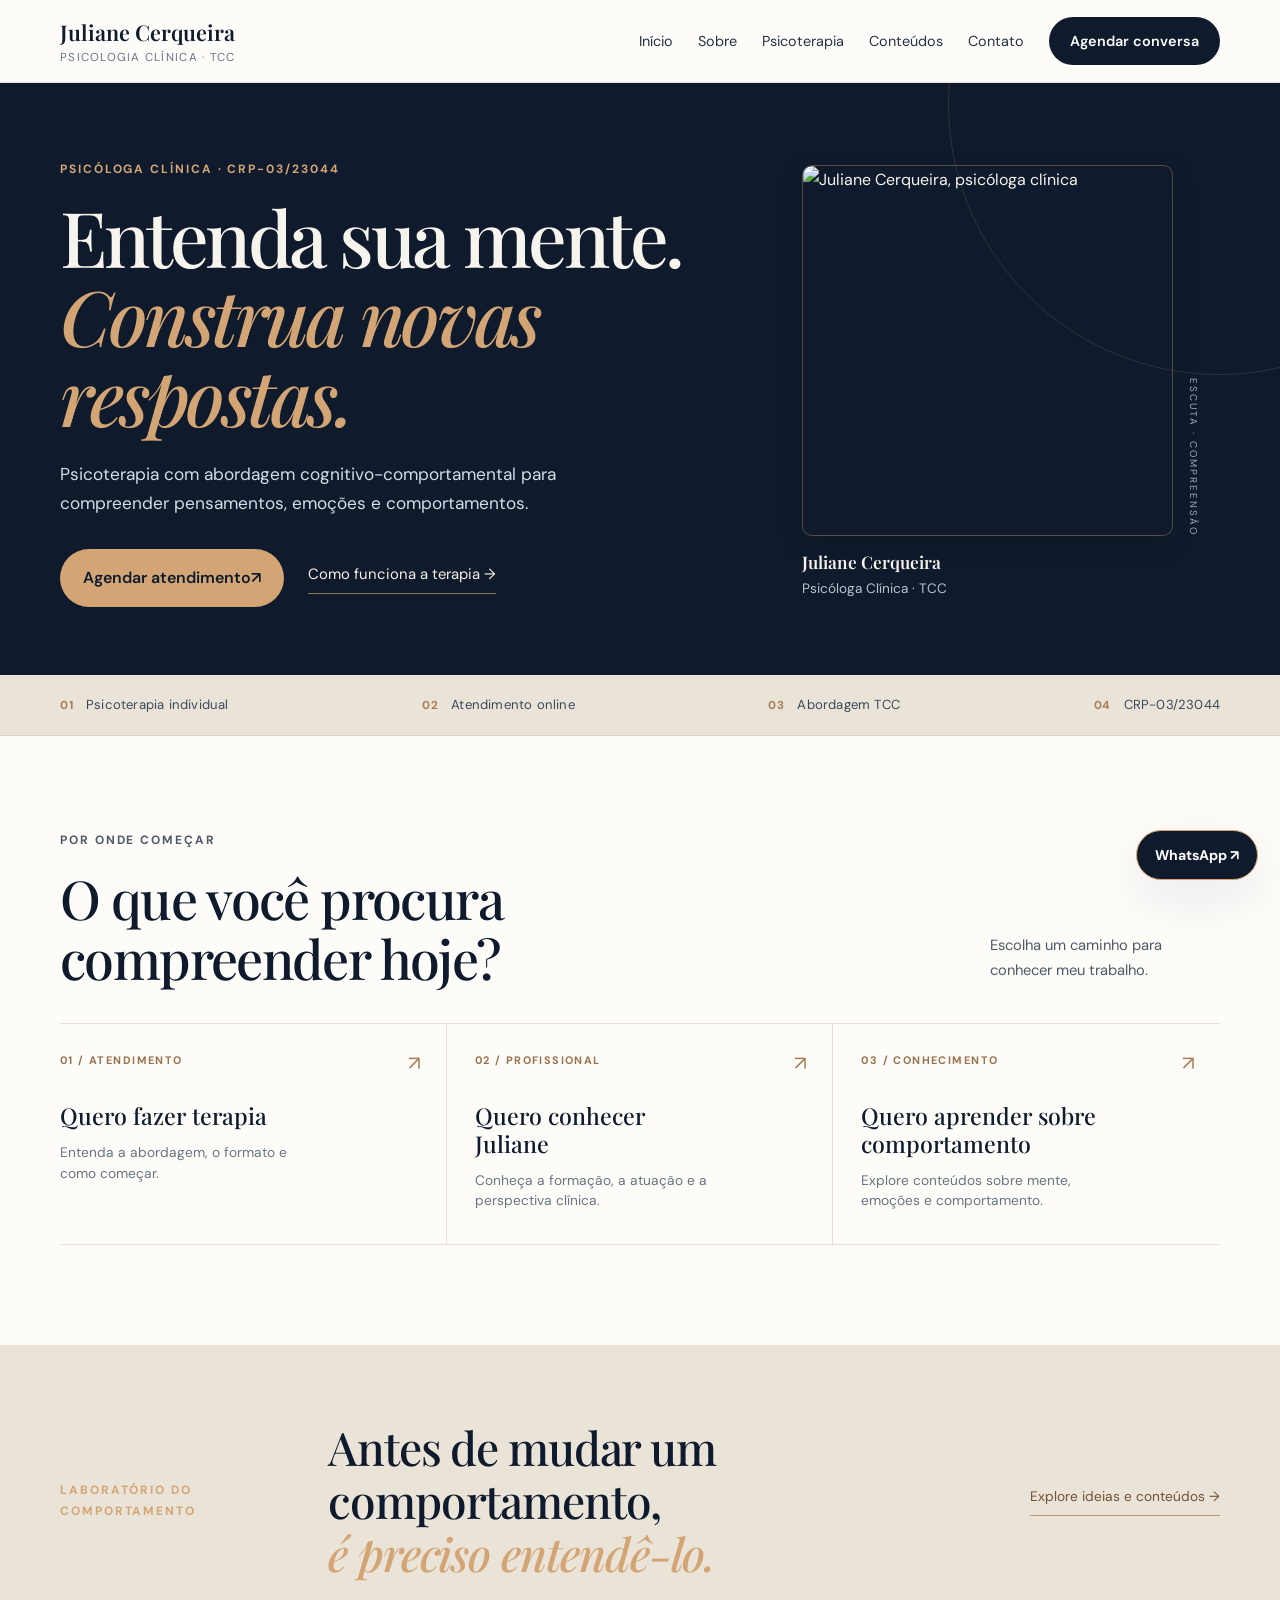
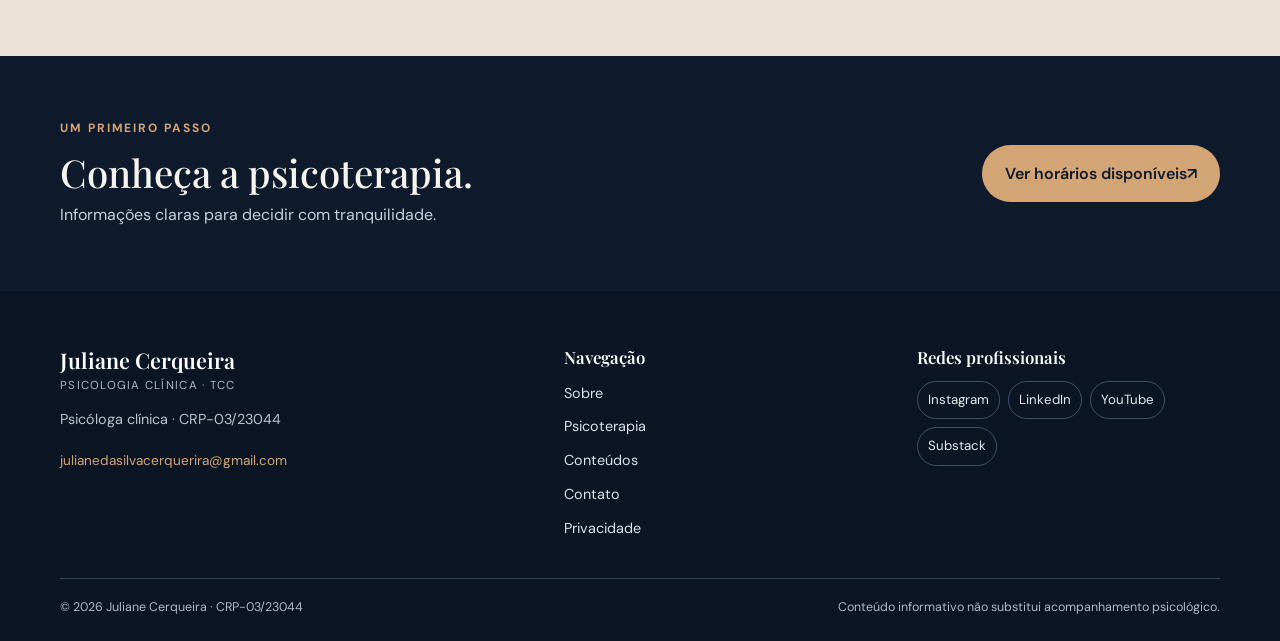
==== commit cd729086: "Add files via upload" ====
--- a/index.html
+++ b/index.html
@@ -26,19 +26,48 @@
   <meta name="twitter:card" content="summary_large_image">
   <meta name="twitter:title" content="Juliane Cerqueira | Psicóloga Clínica · TCC">
   <meta name="twitter:description" content="Psicoterapia online com abordagem cognitivo-comportamental.">
+  <meta name="twitter:image" content="https://julianecerqueirapsicologa.netlify.app/assets/juliane-cerqueira.webp">
   <script type="application/ld+json">
   {
-    "@context":"https://schema.org",
-    "@graph":[
-      {"@type":"Person","@id":"https://julianecerqueirapsicologa.netlify.app//#juliane-cerqueira",
-       "name":"Juliane Cerqueira","jobTitle":"Psicóloga clínica",
-       "identifier":{"@type":"PropertyValue","propertyID":"CRP","value":"CRP-03/23044"},
-       "image":"https://julianecerqueirapsicologa.netlify.app/assets/juliane-cerqueira.webp",
-       "url":"https://6af221e7b8e9e8e1aa6ab4ee--julianecerqueirapsicologa.netlify.app/",
-       "sameAs":["https://substack.com/@julianecerqueirapsi","https://www.linkedin.com/in/julianescerqueira/","https://www.youtube.com/@Julianecerqueirapsicologa","https://www.tiktok.com/@julianecpsicologa","https://br.pinterest.com/julianecerquerirapsicologa/","https://pt.quora.com/profile/Juliane-Cerqueira-1","https://x.com/julianepsicolog","https://www.instagram.com/julianecerqueira.psicologa/"],
-       "knowsAbout":["Psicologia clínica","Terapia Cognitivo-Comportamental","Psicoterapia online","Ansiedade","Regulação emocional","Comportamento humano"]},
-      {"@type":"WebSite","@id":"https://6af221e7b8e9e8e1aa6ab4ee--julianecerqueirapsicologa.netlify.app/#website","url":"https://6af221e7b8e9e8e1aa6ab4ee--julianecerqueirapsicologa.netlify.app/","name":"Juliane Cerqueira | Psicologia Clínica","inLanguage":"pt-BR","publisher":{"@id":"https://SEU-DOMINIO.com.br/#juliane-cerqueira"}},
-      {"@type":"WebPage","@id":"https://6af221e7b8e9e8e1aa6ab4ee--julianecerqueirapsicologa.netlify.app/#inicio","url":"https://6af221e7b8e9e8e1aa6ab4ee--julianecerqueirapsicologa.netlify.app/","name":"Juliane Cerqueira | Psicóloga Clínica · TCC","inLanguage":"pt-BR","about":{"@id":"https://SEU-DOMINIO.com.br/#juliane-cerqueira"},"isPartOf":{"@id":"https://SEU-DOMINIO.com.br/#website"}}
+    "@context": "https://schema.org",
+    "@graph": [
+      {
+        "@type": "Person",
+        "@id": "https://julianecerqueirapsicologa.netlify.app/#juliane-cerqueira",
+        "name": "Juliane Cerqueira",
+        "jobTitle": "Psicóloga clínica",
+        "identifier": { "@type": "PropertyValue", "propertyID": "CRP", "value": "CRP-03/23044" },
+        "image": "https://julianecerqueirapsicologa.netlify.app/assets/juliane-cerqueira.webp",
+        "url": "https://julianecerqueirapsicologa.netlify.app/",
+        "sameAs": [
+          "https://substack.com/@julianecerqueirapsi",
+          "https://www.linkedin.com/in/julianescerqueira/",
+          "https://www.youtube.com/@Julianecerqueirapsicologa",
+          "https://www.tiktok.com/@julianecpsicologa",
+          "https://br.pinterest.com/julianecerquerirapsicologa/",
+          "https://pt.quora.com/profile/Juliane-Cerqueira-1",
+          "https://x.com/julianepsicolog",
+          "https://www.instagram.com/julianecerqueira.psicologa/"
+        ],
+        "knowsAbout": ["Psicologia clínica", "Terapia Cognitivo-Comportamental", "Psicoterapia online", "Ansiedade", "Regulação emocional", "Comportamento humano"]
+      },
+      {
+        "@type": "WebSite",
+        "@id": "https://julianecerqueirapsicologa.netlify.app/#website",
+        "url": "https://julianecerqueirapsicologa.netlify.app/",
+        "name": "Juliane Cerqueira | Psicologia Clínica",
+        "inLanguage": "pt-BR",
+        "publisher": { "@id": "https://julianecerqueirapsicologa.netlify.app/#juliane-cerqueira" }
+      },
+      {
+        "@type": "WebPage",
+        "@id": "https://julianecerqueirapsicologa.netlify.app/#inicio",
+        "url": "https://julianecerqueirapsicologa.netlify.app/",
+        "name": "Juliane Cerqueira | Psicóloga Clínica · TCC",
+        "inLanguage": "pt-BR",
+        "about": { "@id": "https://julianecerqueirapsicologa.netlify.app/#juliane-cerqueira" },
+        "isPartOf": { "@id": "https://julianecerqueirapsicologa.netlify.app/#website" }
+      }
     ]
   }
   </script>
@@ -53,7 +82,7 @@
     </a>
     <button class="menu-toggle" type="button" aria-expanded="false" aria-controls="main-nav" aria-label="Abrir menu"><span>Menu</span></button>
     <nav id="main-nav" class="main-nav" aria-label="Navegação principal">
-      <a href="inicio.html" aria-current="page">Início</a>
+      <a href="index.html" aria-current="page">Início</a>
       <a href="sobre.html">Sobre</a>
       <a href="psicoterapia.html">Psicoterapia</a>
       <a href="conteudos.html">Conteúdos</a>
@@ -75,11 +104,16 @@
           <a class="home-text-link" href="psicoterapia.html">Como funciona a terapia <span aria-hidden="true">→</span></a>
         </div>
       </div>
-      <figure class="home-portrait">
-        <img src="assets/juliane-cerqueira.webp" alt="Juliane Cerqueira, psicóloga clínica" width="1200" height="1200" fetchpriority="high">
-        <figcaption><strong>Juliane Cerqueira</strong><span>Psicóloga Clínica · TCC</span></figcaption>
-      </figure>
-      <div class="hero-vertical-note" aria-hidden="true"> ESCUTA · COMPREENSÃO</div>
+
+      <div class="home-visual">
+        <figure class="home-portrait">
+          <div class="portrait-row">
+            <img src="assets/juliane-cerqueira.webp" alt="Juliane Cerqueira, psicóloga clínica" width="1024" height="946" fetchpriority="high">
+            <span class="hero-vertical-note" aria-hidden="true">ESCUTA · COMPREENSÃO</span>
+          </div>
+          <figcaption><strong>Juliane Cerqueira</strong><span>Psicóloga Clínica · TCC</span></figcaption>
+        </figure>
+      </div>
     </div>
   </section>
 
@@ -147,7 +181,7 @@
 <footer class="site-footer">
   <div class="container footer-grid">
     <div>
-      <a class="brand brand-footer" href="/">
+      <a class="brand brand-footer" href="index.html">
         <span class="brand-name">Juliane Cerqueira</span>
         <span class="brand-role">Psicologia Clínica · TCC</span>
       </a>
@@ -183,3 +217,4 @@
 </html>
 
 
+
--- a/styles.css
+++ b/styles.css
@@ -24,12 +24,17 @@
 .button-gold:hover{background:#E4BC91;transform:translateY(-2px)}
 .home-text-link{color:#F5EEE5;text-decoration:none;font-size:.93rem;border-bottom:1px solid rgba(212,165,116,.65);padding:0 0 5px}
 .home-text-link:hover{color:var(--gold)}
-.home-portrait{margin: 0; width: min(100%, 370px); justify-self: start; position: relative; z-index: 1;}
-.home-portrait img{display: block; width: 100%; height: 280px; object-fit: cover; object-position: center; border-radius: 10px; border: 1px solid rgba(212, 165, 116, 0.35); box-shadow: 0 8px 22px rgba(0, 0, 0, 0.16);}
-.home-portrait figcaption{ display: flex; flex-direction: column; gap: 4px; padding: 14px 0 0; color: #F7F3ED; font-size: 0.85rem;}
-.home-portrait figcaption strong{font: 600 1.08rem var(--serif)}
-.home-portrait figcaption span{color: #B8C3CE;}
-.hero-vertical-note{position:absolute;right:-42px;bottom:5px;writing-mode:vertical-rl;letter-spacing:.2em;font-size:.62rem;color:#9AA8B8}
+
+/* Foto + texto vertical colados (CORRIGIDO) */
+.home-visual{justify-self:start;position:relative;z-index:1;width:100%;max-width:400px}
+.home-portrait{margin:0;width:100%}
+.portrait-row{display:flex;align-items:flex-start;gap:12px}
+.portrait-row img{flex:1 1 auto;min-width:0;width:100%;height:auto;aspect-ratio:1/1;object-fit:cover;object-position:center top;border-radius:10px;border:1px solid rgba(212,165,116,.35);box-shadow:0 8px 22px rgba(0,0,0,.16)}
+.hero-vertical-note{flex:0 0 auto;align-self:flex-end;writing-mode:vertical-rl;letter-spacing:.2em;font-size:.62rem;color:#9AA8B8;white-space:nowrap}
+.home-portrait figcaption{display:flex;flex-direction:column;gap:4px;padding:14px 0 0;color:#F7F3ED;font-size:.85rem}
+.home-portrait figcaption strong{font:600 1.08rem var(--serif)}
+.home-portrait figcaption span{color:#B8C3CE}
+
 .credibility-strip{background:#EAE3D8;border-bottom:1px solid #DDD3C6}
 .credibility-items{display:flex;justify-content:space-between;gap:20px;padding:19px 0;flex-wrap:wrap}
 .credibility-items span{font-size:.82rem;color:#3D4A58;letter-spacing:.015em}
@@ -61,7 +66,6 @@
 .footer-email:hover{text-decoration:underline}
 @media(max-width:850px){
  .home-hero-grid{gap:38px;grid-template-columns:1fr .78fr}
- .hero-vertical-note{display:none}
  .statement-grid{grid-template-columns:1fr 2fr;gap:18px}
  .statement-link{grid-column:2}
 }
@@ -71,9 +75,7 @@
  .home-hero h1{font-size:clamp(2.8rem,12vw,4rem)}
  .home-intro{font-size:1rem;max-width:460px}
  .home-hero .hero-actions{align-items:flex-start;flex-direction:column;gap:18px}
- .home-portrait{justify-self:start;width:min(52%,370px)}
- .home-portrait img{aspect-ratio:1/1}
- .home-portrait figcaption{flex-direction:column;gap:4px}
+ .home-visual{max-width:360px}
  .credibility-items{display:grid;grid-template-columns:1fr 1fr;gap:13px 10px}
  .credibility-items span{font-size:.76rem}
  .home-pathways{padding:64px 0}
